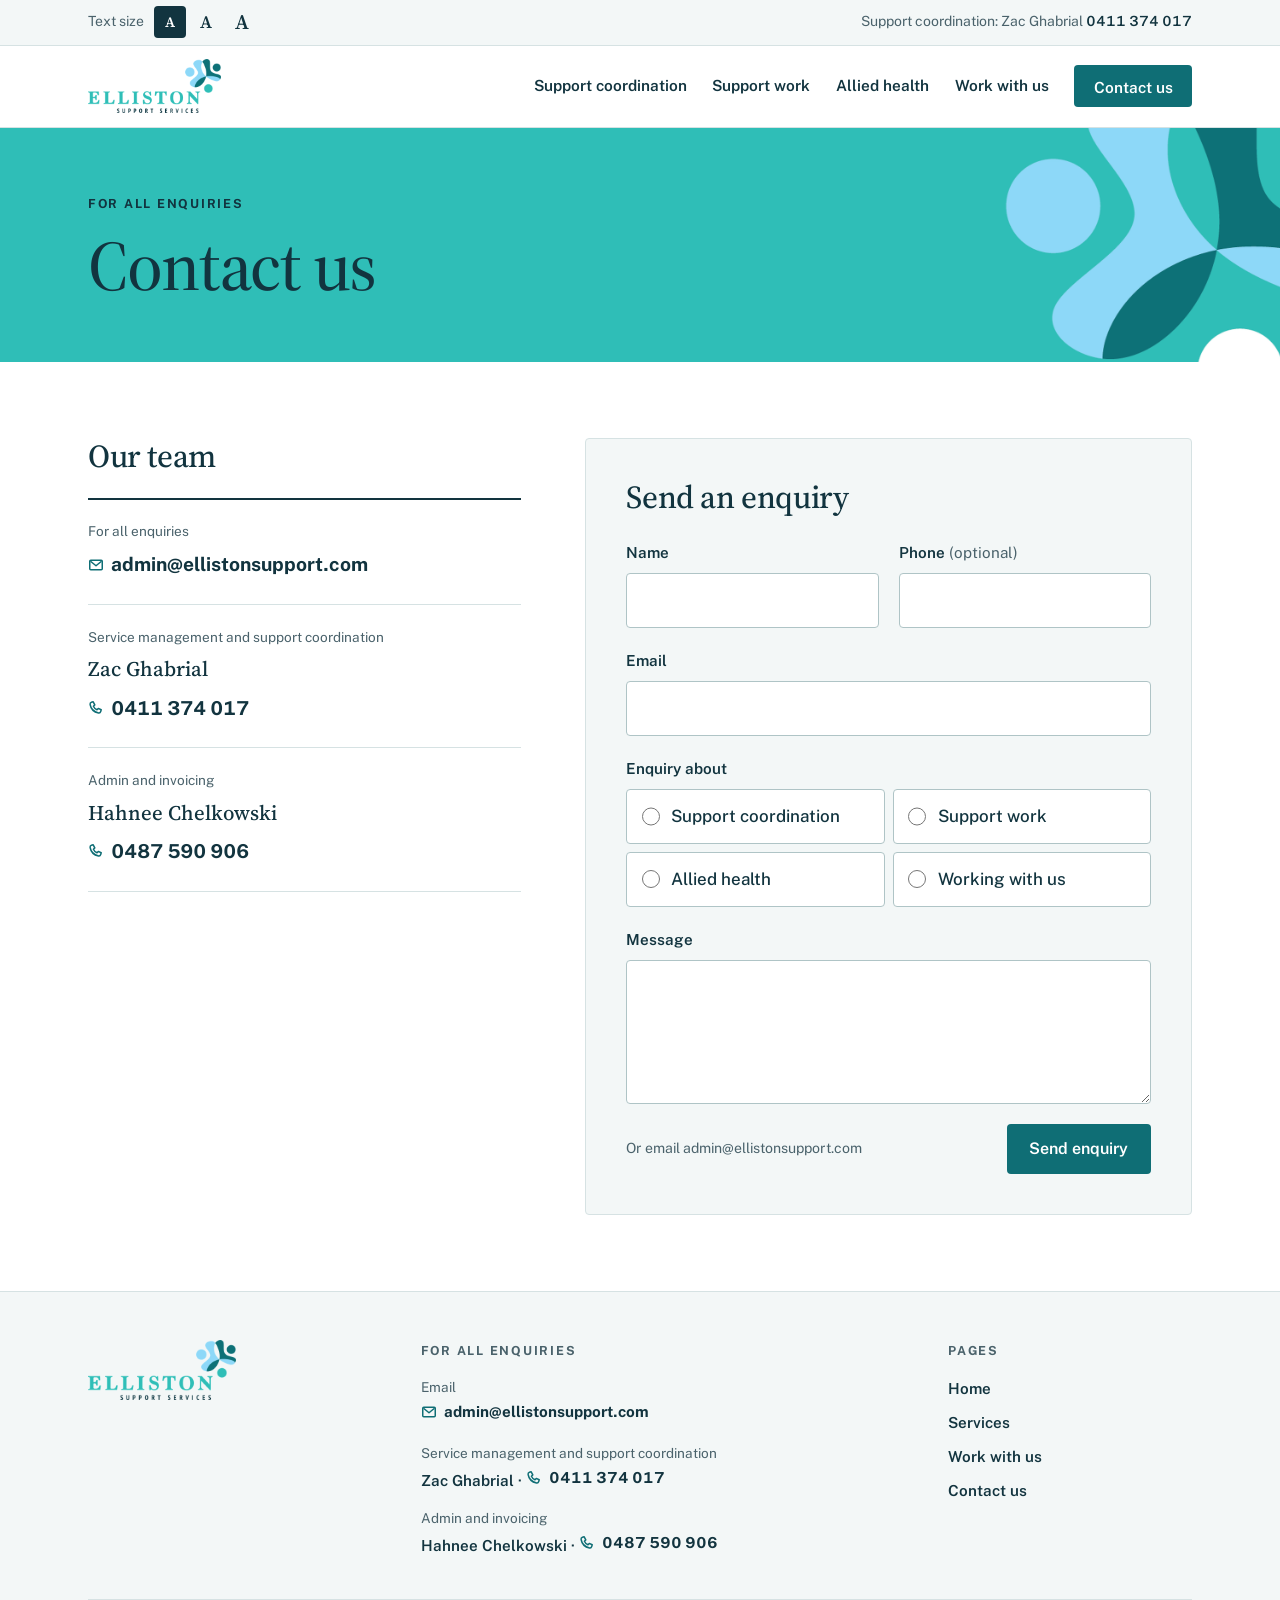
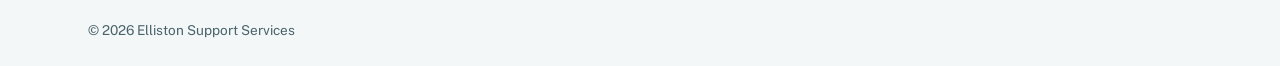
==== contact.html @ 01b8a673 "Elliston Support Services website Co-Authored-By: Claude Opus 5.5 <noreply@anthropic.com> Claude-Ses" ====
<!doctype html>
<html lang="en-AU">
<head>
<meta charset="utf-8">
<meta name="viewport" content="width=device-width, initial-scale=1, viewport-fit=cover">
<title>Contact Elliston Support Services</title>
<meta name="description" content="Contact Elliston Support Services: email, phone and enquiry form.">
<link rel="icon" type="image/png" href="favicon.png">
<link rel="preconnect" href="https://fonts.googleapis.com">
<link rel="preconnect" href="https://fonts.gstatic.com" crossorigin>
<link rel="stylesheet" href="https://fonts.googleapis.com/css2?family=Source+Serif+4:ital,opsz,wght@0,8..60,400;0,8..60,500;0,8..60,600;1,8..60,400&family=Public+Sans:wght@400;500;600;700&display=swap">
<link rel="stylesheet" href="styles.css">
</head>
<body>
<a class="skip" href="#main">Skip to main content</a>
<div class="util">
  <div class="wrap">
    <div class="textsize" role="group" aria-label="Text size">
      <span>Text size</span>
      <button type="button" data-size="" aria-pressed="true" aria-label="Standard text size">A</button>
      <button type="button" data-size="text-lg" aria-pressed="false" aria-label="Larger text">A</button>
      <button type="button" data-size="text-xl" aria-pressed="false" aria-label="Largest text">A</button>
    </div>
    <div>Support coordination: Zac Ghabrial <a class="util-tel" href="tel:+61411374017"><strong>0411 374 017</strong></a></div>
  </div>
</div>
<header class="site">
  <div class="wrap">
    <a class="brand" href="index.html"><img src="logo.png" alt="Elliston Support Services — home"></a>
    <button class="menu-btn" type="button" aria-expanded="false" aria-controls="mainnav">Menu</button>
    <nav class="main" id="mainnav" aria-label="Main">
      <a href="index.html#coordination">Support coordination</a>
      <a href="index.html#support-work">Support work</a>
      <a href="index.html#allied-health">Allied health</a>
      <a href="index.html#work-with-us">Work with us</a>
      <a class="btn btn-solid" href="contact.html" aria-current="page">Contact us</a>
    </nav>
  </div>
</header>
<main id="main">
  <section class="c-head">
    <img class="mark" src="mark-on-turq.png" alt="">
    <div class="wrap">
      <span class="kicker">For all enquiries</span>
      <h1>Contact us</h1>
    </div>
  </section>

  <section class="c-body wrap">
    <div class="c-grid">
      <div class="c-dir">
        <h2>Our team</h2>
        <ul>
          <li>
            <span class="role">For all enquiries</span>
            <a class="val-link" href="mailto:admin@ellistonsupport.com"><svg viewBox="0 0 16 16" fill="none" aria-hidden="true"><rect x="1.75" y="3.25" width="12.5" height="9.5" rx="1" stroke="currentColor" stroke-width="1.5"/><path d="m2.5 4.25 5.5 4.5 5.5-4.5" stroke="currentColor" stroke-width="1.5" stroke-linejoin="round"/></svg>admin@ellistonsupport.com</a>
          </li>
          <li>
            <span class="role">Service management and support coordination</span>
            <span class="name">Zac Ghabrial</span>
            <a class="val-link" href="tel:+61411374017"><svg viewBox="0 0 16 16" fill="none" aria-hidden="true"><path d="M5.2 1.8 3.4 2.3c-.9.3-1.5 1.2-1.3 2.2.8 4.3 4.1 7.6 8.4 8.4 1 .2 1.9-.4 2.2-1.3l.5-1.8-2.9-1.4-1.3 1.4c-1.6-.7-2.9-2-3.6-3.6l1.4-1.3L5.2 1.8Z" stroke="currentColor" stroke-width="1.5" stroke-linejoin="round"/></svg>0411 374 017</a>
          </li>
          <li>
            <span class="role">Admin and invoicing</span>
            <span class="name">Hahnee Chelkowski</span>
            <a class="val-link" href="tel:+61487590906"><svg viewBox="0 0 16 16" fill="none" aria-hidden="true"><path d="M5.2 1.8 3.4 2.3c-.9.3-1.5 1.2-1.3 2.2.8 4.3 4.1 7.6 8.4 8.4 1 .2 1.9-.4 2.2-1.3l.5-1.8-2.9-1.4-1.3 1.4c-1.6-.7-2.9-2-3.6-3.6l1.4-1.3L5.2 1.8Z" stroke="currentColor" stroke-width="1.5" stroke-linejoin="round"/></svg>0487 590 906</a>
          </li>
        </ul>
      </div>

      <div class="c-form">
        <h2>Send an enquiry</h2>
        <form id="enquiry" name="enquiry" method="POST" action="/" data-netlify="true" netlify-honeypot="company" novalidate>
          <input type="hidden" name="form-name" value="enquiry">
          <p class="hp"><label for="f-company">Leave this empty</label><input id="f-company" name="company" type="text" tabindex="-1" autocomplete="off"></p>
          <div class="pair">
            <div class="field"><label for="f-name">Name</label><input id="f-name" name="name" type="text" autocomplete="name" required></div>
            <div class="field"><label for="f-phone">Phone <span class="opt">(optional)</span></label><input id="f-phone" name="phone" type="tel" autocomplete="tel"></div>
          </div>
          <div class="field"><label for="f-email">Email</label><input id="f-email" name="email" type="email" autocomplete="email" required></div>
          <fieldset class="field">
            <legend>Enquiry about</legend>
            <div class="radios">
              <label class="radio"><input type="radio" name="topic" id="tp1" value="Support coordination" data-slug="support-coordination">Support coordination</label>
              <label class="radio"><input type="radio" name="topic" id="tp2" value="Support work" data-slug="support-work">Support work</label>
              <label class="radio"><input type="radio" name="topic" id="tp3" value="Allied health" data-slug="allied-health">Allied health</label>
              <label class="radio"><input type="radio" name="topic" id="tp4" value="Working with us" data-slug="working-with-us">Working with us</label>
            </div>
          </fieldset>
          <div class="field"><label for="f-msg">Message</label><textarea id="f-msg" name="message" required></textarea></div>
          <p class="err" id="f-err" role="alert" hidden>Please enter your name, a valid email address and a message.</p>
          <div class="submit-row">
            <small>Or email admin@ellistonsupport.com</small>
            <button class="btn btn-solid" id="f-submit" type="submit">Send enquiry</button>
          </div>
        </form>
        <div class="note" id="f-sent" hidden role="status" tabindex="-1">
          <h3>Thank you, <span class="d-name"></span>. Your enquiry has been sent.</h3>
          <p>We’ll be in touch soon. If it’s urgent, call Zac on 0411 374 017.</p>
        </div>
        <div class="note" id="f-mail" hidden role="status" tabindex="-1">
          <h3>Almost done, <span class="d-name"></span>.</h3>
          <p>Your email app should have opened with your enquiry ready to send. If it didn’t, email admin@ellistonsupport.com or call Zac on 0411 374 017.</p>
        </div>
      </div>
    </div>
  </section>
</main>
<footer class="site">
  <div class="wrap">
    <div class="foot">
      <div><a href="index.html"><img src="logo.png" alt="Elliston Support Services — home"></a></div>
      <div>
        <h3>For all enquiries</h3>
        <dl>
          <div><dt>Email</dt><dd><a class="val-link" href="mailto:admin@ellistonsupport.com"><svg viewBox="0 0 16 16" fill="none" aria-hidden="true"><rect x="1.75" y="3.25" width="12.5" height="9.5" rx="1" stroke="currentColor" stroke-width="1.5"/><path d="m2.5 4.25 5.5 4.5 5.5-4.5" stroke="currentColor" stroke-width="1.5" stroke-linejoin="round"/></svg>admin@ellistonsupport.com</a></dd></div>
          <div><dt>Service management and support coordination</dt><dd>Zac Ghabrial · <a class="val-link" href="tel:+61411374017"><svg viewBox="0 0 16 16" fill="none" aria-hidden="true"><path d="M5.2 1.8 3.4 2.3c-.9.3-1.5 1.2-1.3 2.2.8 4.3 4.1 7.6 8.4 8.4 1 .2 1.9-.4 2.2-1.3l.5-1.8-2.9-1.4-1.3 1.4c-1.6-.7-2.9-2-3.6-3.6l1.4-1.3L5.2 1.8Z" stroke="currentColor" stroke-width="1.5" stroke-linejoin="round"/></svg>0411 374 017</a></dd></div>
          <div><dt>Admin and invoicing</dt><dd>Hahnee Chelkowski · <a class="val-link" href="tel:+61487590906"><svg viewBox="0 0 16 16" fill="none" aria-hidden="true"><path d="M5.2 1.8 3.4 2.3c-.9.3-1.5 1.2-1.3 2.2.8 4.3 4.1 7.6 8.4 8.4 1 .2 1.9-.4 2.2-1.3l.5-1.8-2.9-1.4-1.3 1.4c-1.6-.7-2.9-2-3.6-3.6l1.4-1.3L5.2 1.8Z" stroke="currentColor" stroke-width="1.5" stroke-linejoin="round"/></svg>0487 590 906</a></dd></div>
        </dl>
      </div>
      <nav aria-label="Footer">
        <h3>Pages</h3>
        <ul>
          <li><a href="index.html">Home</a></li>
          <li><a href="index.html#services">Services</a></li>
          <li><a href="index.html#work-with-us">Work with us</a></li>
          <li><a href="contact.html">Contact us</a></li>
        </ul>
      </nav>
    </div>
    <div class="base">© <span id="yr">2026</span> Elliston Support Services</div>
  </div>
</footer>
<script src="main.js"></script>
</body>
</html>
---- styles.css ----
/* Layout: one turquoise brand field up top, people-first contact directory overlapping it, then a printed-brochure rhythm — sticky heading column left, reading column right, hairline rules between. Job-seekers get their own navy band. Single light theme so the logo always reads. */
:root{
  --turq:#2FBEB7;     /* exact logo ground */
  --navy:#12343F;     /* logo "Support Services" */
  --teal:#0F6E75;     /* interactive, AA on white */
  --muted:#4A626B;
  --rule:#D6E2E3;
  --tint:#F3F7F7;
  --paper:#FFFFFF;
  --sky:#8FD8F8;
  --serif:"Source Serif 4", "Iowan Old Style", Georgia, serif;
  --sans:"Public Sans", system-ui, -apple-system, "Segoe UI", sans-serif;
  --r:4px;
  color-scheme:light;
}
html{font-size:100%;scroll-padding-top:100px;scroll-behavior:smooth}
html.text-lg{font-size:112.5%}
html.text-xl{font-size:125%}
*{box-sizing:border-box}
body{margin:0;background:var(--paper);color:var(--navy);font-family:var(--sans);font-size:1.0625rem;line-height:1.7;-webkit-font-smoothing:antialiased}
h1,h2,h3{font-family:var(--serif);font-weight:500;margin:0;text-wrap:balance;letter-spacing:-.012em;color:inherit}
p,ul{margin:0}
a{color:var(--teal);text-underline-offset:.2em}
:focus-visible{outline:3px solid var(--navy);outline-offset:3px}
.wrap{max-width:1200px;margin:0 auto;padding-inline:clamp(16px,4vw,48px)}
.kicker{font-family:var(--sans);font-size:.78rem;font-weight:700;letter-spacing:.14em;text-transform:uppercase;color:var(--teal)}
.skip{position:absolute;left:16px;top:-80px;background:var(--navy);color:#fff;padding:.7rem 1rem;z-index:50;font-weight:600;text-decoration:none}
.skip:focus{top:12px}

/* Utility bar */
.util{background:var(--tint);border-bottom:1px solid var(--rule);font-size:.875rem;color:var(--muted)}
.util .wrap{display:flex;justify-content:space-between;align-items:center;gap:.6rem 1.5rem;flex-wrap:wrap;padding-block:.4rem}
.util strong{color:var(--navy);font-weight:600;font-variant-numeric:tabular-nums}
.textsize{display:flex;align-items:center;gap:.25rem}
.textsize span{margin-right:.35rem}
.textsize button{font-family:var(--serif);font-weight:600;background:transparent;border:1px solid transparent;color:var(--navy);width:2rem;height:2rem;border-radius:var(--r);cursor:pointer;line-height:1}
.textsize button:nth-of-type(1){font-size:.9rem}.textsize button:nth-of-type(2){font-size:1.1rem}.textsize button:nth-of-type(3){font-size:1.3rem}
.textsize button:hover{border-color:var(--rule)}
.textsize button[aria-pressed="true"]{background:var(--navy);color:#fff}

/* Header */
header.site{position:sticky;top:env(safe-area-inset-top,0px);z-index:30;background:var(--paper);border-bottom:1px solid var(--rule)}
header.site .wrap{display:flex;align-items:center;justify-content:space-between;gap:1rem;padding-block:.85rem}
.brand img{display:block;height:54px;width:auto}
nav.main{display:flex;align-items:center;gap:1.6rem}
nav.main a{color:var(--navy);text-decoration:none;font-weight:600;font-size:.96rem;padding-block:.4rem;border-bottom:2px solid transparent}
nav.main a:hover,nav.main a[aria-current]{border-bottom-color:var(--turq)}
nav.main a.btn{border-bottom:0;padding:.7rem 1.15rem;color:#fff}
.menu-btn{display:none;font:inherit;font-weight:600;background:transparent;border:1px solid var(--navy);color:var(--navy);border-radius:var(--r);padding:.5rem .9rem;cursor:pointer}
@media (max-width:980px){
  .menu-btn{display:block}
  nav.main{display:none;position:absolute;left:0;right:0;top:100%;background:var(--paper);border-bottom:1px solid var(--rule);flex-direction:column;align-items:stretch;gap:0;padding:.4rem 16px 1rem}
  nav.main.open{display:flex}
  nav.main a{padding:.9rem 0;border-bottom:1px solid var(--rule)}
  nav.main a:hover,nav.main a[aria-current]{border-bottom-color:var(--rule);color:var(--teal)}
  nav.main a.btn{margin-top:.8rem;text-align:center;justify-content:center}
  .brand img{height:44px}
}

/* Buttons */
.btn{display:inline-flex;align-items:center;gap:.55rem;font-family:var(--sans);font-weight:600;font-size:1rem;line-height:1.2;text-decoration:none;border-radius:var(--r);padding:.9rem 1.35rem;border:1.5px solid transparent;cursor:pointer;transition:background-color .15s,color .15s,border-color .15s}
.btn svg{width:1rem;height:1rem;flex:none}
.btn-solid{background:var(--teal);color:#fff}
.btn-solid:hover{background:var(--navy)}
.btn-line{border-color:var(--navy);color:var(--navy);background:transparent}
.btn-line:hover{background:var(--navy);color:#fff}
.btn-navy{background:var(--navy);color:#fff}
.btn-navy:hover{background:#0A222A}

/* Hero */
.hero{background:var(--turq);position:relative;overflow:hidden}
.hero .wrap{position:relative;padding-block:clamp(2.75rem,5.5vw,4.5rem) clamp(5.5rem,8vw,6.5rem)}
.hero .hero-text{position:relative;z-index:1;max-width:41rem}
.hero .kicker{color:var(--navy)}
.hero h1{font-size:clamp(2.5rem,5.4vw,4.4rem);line-height:1;font-weight:500;color:var(--navy);margin-top:1.1rem;letter-spacing:-.025em}
.hero p.intro{margin-top:1.4rem;font-size:clamp(1.06rem,1.5vw,1.2rem);line-height:1.65;color:var(--navy);max-width:36rem}
.hero .actions{display:flex;flex-wrap:wrap;gap:.75rem;margin-top:1.8rem}
.hero .btn-line:hover{background:var(--navy);color:var(--turq)}
.hero-mark{position:absolute;right:max(-9rem,-12vw);top:50%;transform:translateY(-46%);width:clamp(18rem,38vw,34rem);height:auto;pointer-events:none}
@media (max-width:860px){.hero-mark{width:22rem;right:-8rem;top:auto;bottom:-4rem;transform:none;opacity:.55}}

/* Directory strip — the people, up front */
.directory{position:relative;z-index:2;margin-top:-4rem}
.directory .panel{background:var(--paper);border:1px solid var(--rule);border-radius:var(--r);display:grid;grid-template-columns:auto minmax(0,1.35fr) minmax(0,1fr) minmax(0,1fr)}
.directory .lead{padding:1.6rem 1.8rem;border-right:1px solid var(--rule);display:flex;flex-direction:column;justify-content:center;gap:.2rem;background:var(--navy);color:#fff;border-radius:var(--r) 0 0 var(--r)}
.directory .lead h2{font-size:1.45rem;line-height:1.15}
.directory .lead .kicker{color:var(--sky)}
.entry{padding:1.5rem 1.6rem;display:flex;flex-direction:column;gap:.2rem;min-width:0}
.entry + .entry{border-left:1px solid var(--rule)}
.entry .role{font-size:.82rem;color:var(--muted);line-height:1.4}
.entry .name{font-family:var(--serif);font-size:1.2rem;font-weight:500;line-height:1.3}
.entry .val{font-weight:700;font-size:1.06rem;font-variant-numeric:tabular-nums;overflow-wrap:anywhere;color:var(--navy)}
.val-link{display:inline-flex;align-items:center;gap:.45rem;color:var(--navy);text-decoration:none;font-weight:700;font-variant-numeric:tabular-nums;overflow-wrap:anywhere;padding-block:.15rem}
.val-link svg{width:1rem;height:1rem;flex:none;color:var(--teal)}
.val-link:hover{color:var(--teal);text-decoration:underline}
@media (max-width:980px){.directory .panel{grid-template-columns:1fr 1fr}.directory .lead{grid-column:1/-1;border-right:0;border-radius:var(--r) var(--r) 0 0}.entry + .entry{border-left:0}.entry{border-top:1px solid var(--rule)}.entry:nth-child(3){border-left:1px solid var(--rule)}.entry:nth-child(4){grid-column:1/-1}}
@media (max-width:560px){.directory .panel{grid-template-columns:1fr}.entry:nth-child(3){border-left:0}}

/* Services */
.svc-intro{padding-block:clamp(3rem,5vw,4rem) 0}
.svc-intro .row{display:grid;grid-template-columns:4fr 7fr;gap:clamp(2rem,5vw,5rem);align-items:end;padding-bottom:1.2rem;border-bottom:2px solid var(--navy)}
.svc-intro h2{font-size:clamp(2rem,3.6vw,2.9rem);line-height:1.08}
.svc-index{list-style:none;padding:0;display:flex;flex-wrap:wrap;gap:.4rem 2rem;justify-content:flex-end}
.svc-index a{font-weight:600;color:var(--navy);text-decoration:none;border-bottom:2px solid var(--turq);padding-bottom:.1rem}
.svc-index a:hover{color:var(--teal)}
@media (max-width:820px){.svc-intro .row{grid-template-columns:1fr}.svc-index{justify-content:flex-start}}

.svc{display:grid;grid-template-columns:4fr 7fr;gap:clamp(1.5rem,4vw,4rem);padding-block:clamp(2.25rem,4vw,3.25rem);border-bottom:1px solid var(--rule)}
.svc:last-child{border-bottom:0}
.svc .head{align-self:start;display:flex;flex-direction:column;gap:.9rem}
.svc .head h2{font-size:clamp(1.7rem,2.7vw,2.2rem);line-height:1.12}
.status{display:flex;align-items:center;gap:.6rem;font-size:.92rem;font-weight:600;color:var(--navy);padding:.7rem .9rem;background:var(--tint);border-left:3px solid var(--turq);align-self:flex-start}
.svc .head .btn{align-self:flex-start;margin-top:.4rem}
.svc .text{display:flex;flex-direction:column;gap:1rem;max-width:40rem;min-width:0}
.svc .text .lede{font-family:var(--serif);font-size:clamp(1.2rem,1.7vw,1.375rem);line-height:1.45;color:var(--navy)}
.svc .text p:not(.lede){color:#24434D}
.prof{list-style:none;padding:0;display:grid;grid-template-columns:1fr 1fr;column-gap:2rem;border-top:1px solid var(--navy);margin-block:.3rem .5rem}
.prof li{font-family:var(--serif);font-size:1.15rem;padding:.8rem 0;border-bottom:1px solid var(--rule);display:flex;align-items:center;gap:.75rem}
.prof li::before{content:"";width:.45rem;height:.45rem;background:var(--turq);flex:none}
@media (max-width:520px){.prof{grid-template-columns:1fr}}
.signoff{font-family:var(--serif);font-style:italic;font-size:1.2rem;color:var(--teal)}
@media (max-width:820px){.svc{grid-template-columns:1fr}.svc .head{position:static}}

/* Careers band */
.careers{background:var(--navy);color:#E6EFF0;margin-top:clamp(1rem,3vw,2rem)}
.careers .svc{border:0;padding-block:clamp(3rem,5vw,4rem)}
.careers .kicker{color:var(--turq)}
.careers h2{color:#fff}
.careers .svc .text .lede{color:#fff}
.careers .svc .text p:not(.lede){color:#C9D9DC}
.careers .btn{background:var(--turq);color:var(--navy)}
.careers .btn:hover{background:#fff}

/* Closing */
.closing{padding-block:clamp(3rem,5vw,4rem)}
.closing .row{display:grid;grid-template-columns:1fr auto;gap:2.5rem;align-items:center}
.closing blockquote{margin:0;font-family:var(--serif);font-size:clamp(1.55rem,2.8vw,2.2rem);line-height:1.22;letter-spacing:-.015em;max-width:30ch;text-wrap:balance}
.closing .actions{display:flex;flex-direction:column;gap:.7rem;align-items:flex-start}
.closing .phone{font-size:.92rem;color:var(--muted)}
.closing .phone strong{color:var(--navy);font-variant-numeric:tabular-nums}
@media (max-width:820px){.closing .row{grid-template-columns:1fr}}

/* Footer */
footer.site{background:var(--tint);border-top:1px solid var(--rule);font-size:.95rem}
footer.site .wrap{padding-block:3rem 1.5rem}
.foot{display:grid;grid-template-columns:1.2fr 2fr 1fr;gap:2.5rem}
.foot img{height:60px;width:auto;display:block}
.foot h3{font-family:var(--sans);font-size:.78rem;font-weight:700;letter-spacing:.14em;text-transform:uppercase;color:var(--muted);margin-bottom:.9rem}
.foot dl{margin:0;display:grid;gap:.85rem}
.foot dt{font-size:.85rem;color:var(--muted)}
.foot dd{margin:0;font-weight:600;font-variant-numeric:tabular-nums;overflow-wrap:anywhere}
.foot nav ul{list-style:none;padding:0;display:grid;gap:.5rem}
.foot nav a{color:var(--navy);text-decoration:none;font-weight:600}
.foot nav a:hover{color:var(--teal);text-decoration:underline}
.base{margin-top:2.5rem;padding-top:1.2rem;border-top:1px solid var(--rule);font-size:.85rem;color:var(--muted)}
@media (max-width:860px){.foot{grid-template-columns:1fr}}

/* Contact page */
.c-head{background:var(--turq);position:relative;overflow:hidden}
.c-head .wrap{padding-block:clamp(2.5rem,5vw,3.75rem);position:relative}
.c-head .kicker{color:var(--navy)}
.c-head h1{font-size:clamp(2.6rem,5.6vw,4.4rem);line-height:1;letter-spacing:-.025em;margin-top:.9rem;position:relative;z-index:1}
.c-head .mark{position:absolute;right:-6rem;top:50%;transform:translateY(-50%);width:clamp(14rem,30vw,24rem);height:auto}
@media (max-width:700px){.c-head .mark{width:13rem;right:-5rem;opacity:.6}}
.c-body{padding-block:clamp(3rem,6vw,5rem)}
.c-grid{display:grid;grid-template-columns:5fr 7fr;gap:clamp(2rem,5vw,5rem);align-items:start}
@media (max-width:900px){.c-grid{grid-template-columns:1fr}}
.c-dir h2,.c-form h2{font-size:clamp(1.6rem,2.6vw,2rem);line-height:1.15}
.c-dir ul{list-style:none;padding:0;margin-top:1.4rem;border-top:2px solid var(--navy)}
.c-dir li{padding:1.3rem 0;border-bottom:1px solid var(--rule);display:grid;gap:.15rem}
.c-dir .role{font-size:.85rem;color:var(--muted)}
.c-dir .name{font-family:var(--serif);font-size:1.3rem;font-weight:500}
.c-dir .val-link{font-size:1.2rem}
.c-form{background:var(--tint);border:1px solid var(--rule);border-radius:var(--r);padding:clamp(1.5rem,4vw,2.5rem)}
form{display:grid;gap:1.25rem;margin-top:1.5rem}
.pair{display:grid;grid-template-columns:1fr 1fr;gap:1.25rem}
@media (max-width:560px){.pair{grid-template-columns:1fr}}
.field{display:grid;gap:.45rem;min-width:0}
.field>label,legend{font-weight:600;font-size:.95rem;padding:0}
.opt{font-weight:400;color:var(--muted)}
input[type=text],input[type=email],input[type=tel],textarea{font:inherit;font-size:1rem;color:var(--navy);background:var(--paper);border:1.5px solid #AFC4C6;border-radius:var(--r);padding:.8rem .9rem;width:100%;min-height:3rem}
input:focus,textarea:focus{outline:none;border-color:var(--teal);box-shadow:0 0 0 3px rgba(47,190,183,.35)}
textarea{min-height:9rem;resize:vertical}
fieldset{border:0;margin:0;padding:0;min-width:0}
.radios{display:grid;grid-template-columns:1fr 1fr;gap:.5rem;margin-top:.45rem}
@media (max-width:560px){.radios{grid-template-columns:1fr}}
.radio{display:flex;align-items:center;gap:.7rem;background:var(--paper);border:1.5px solid #AFC4C6;border-radius:var(--r);padding:.75rem .9rem;cursor:pointer;font-weight:500}
.radio input{width:1.15rem;height:1.15rem;margin:0;accent-color:var(--teal);flex:none}
.radio:has(input:checked){border-color:var(--teal);box-shadow:inset 0 0 0 1px var(--teal)}
.err{color:#A3281F;font-weight:600;font-size:.92rem}
.submit-row{display:flex;justify-content:space-between;align-items:center;gap:1rem;flex-wrap:wrap}
.submit-row small{color:var(--muted);font-size:.88rem}
.done{margin-top:1.5rem;background:var(--paper);border-left:3px solid var(--turq);padding:1.2rem 1.4rem}
.done h3{font-size:1.35rem}
.done p{margin-top:.35rem;color:var(--muted)}

@media (prefers-reduced-motion:reduce){*{transition:none!important;scroll-behavior:auto!important}}

/* Form status + misc */
.note{margin-top:1.2rem;background:var(--paper);border-left:3px solid var(--turq);padding:1rem 1.2rem}
.note h3{font-size:1.25rem}
.note p{margin-top:.3rem;color:var(--muted)}
.hp{position:absolute;left:-9999px;width:1px;height:1px;overflow:hidden}
.btn[disabled]{opacity:.6;cursor:progress}
.c-dir .hint{margin-top:1.2rem;color:var(--muted);font-size:.95rem}
.util-tel{color:var(--navy);text-decoration:none}.util-tel:hover{text-decoration:underline}
.foot dd .val-link{padding:0}
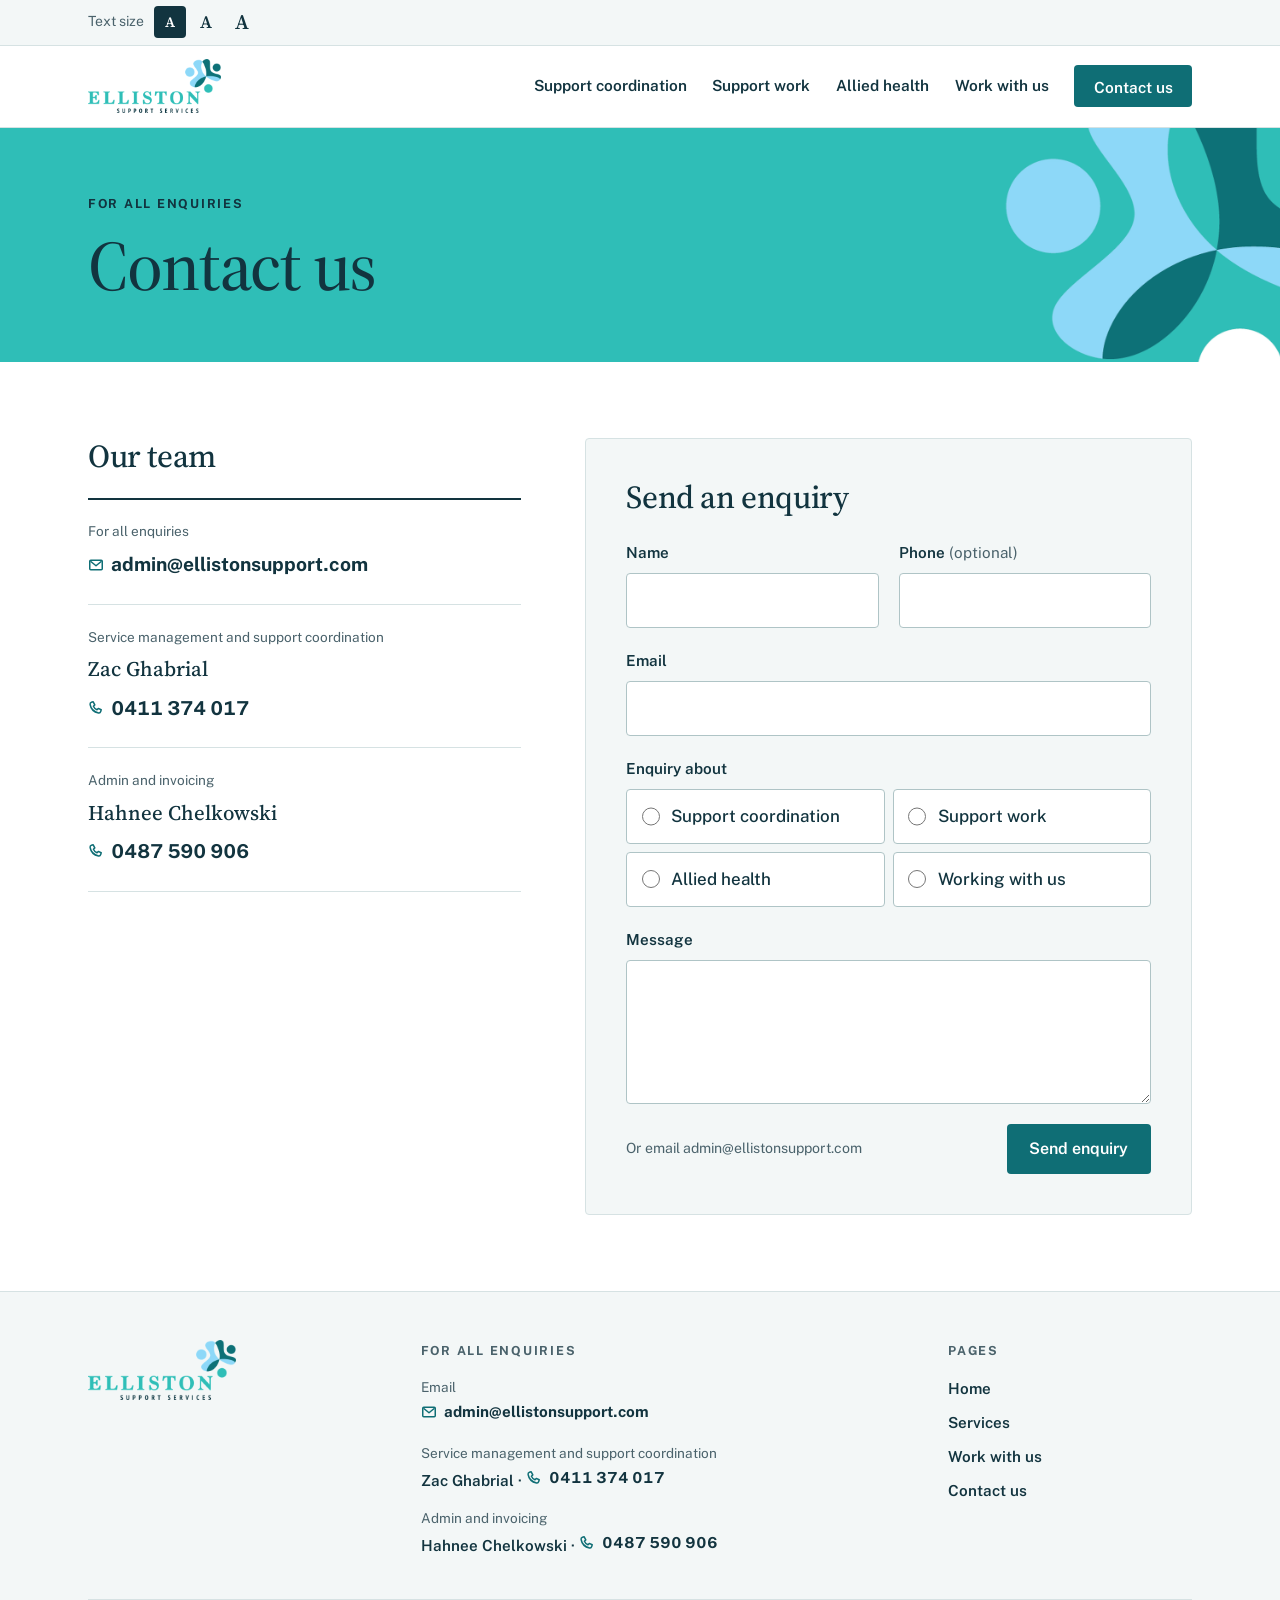
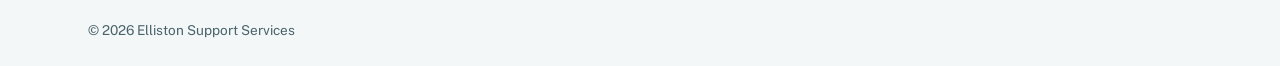
==== commit 4efbd762: "Apply Zac's changes: remove extra contact details, update wording and allied health list Co-Authored" ====
--- a/contact.html
+++ b/contact.html
@@ -21,7 +21,6 @@
       <button type="button" data-size="text-lg" aria-pressed="false" aria-label="Larger text">A</button>
       <button type="button" data-size="text-xl" aria-pressed="false" aria-label="Largest text">A</button>
     </div>
-    <div>Support coordination: Zac Ghabrial <a class="util-tel" href="tel:+61411374017"><strong>0411 374 017</strong></a></div>
   </div>
 </div>
 <header class="site">
--- a/styles.css
+++ b/styles.css
@@ -70,7 +70,7 @@
 
 /* Hero */
 .hero{background:var(--turq);position:relative;overflow:hidden}
-.hero .wrap{position:relative;padding-block:clamp(2.75rem,5.5vw,4.5rem) clamp(5.5rem,8vw,6.5rem)}
+.hero .wrap{position:relative;padding-block:clamp(2.75rem,5.5vw,4.5rem)}
 .hero .hero-text{position:relative;z-index:1;max-width:41rem}
 .hero .kicker{color:var(--navy)}
 .hero h1{font-size:clamp(2.5rem,5.4vw,4.4rem);line-height:1;font-weight:500;color:var(--navy);margin-top:1.1rem;letter-spacing:-.025em}
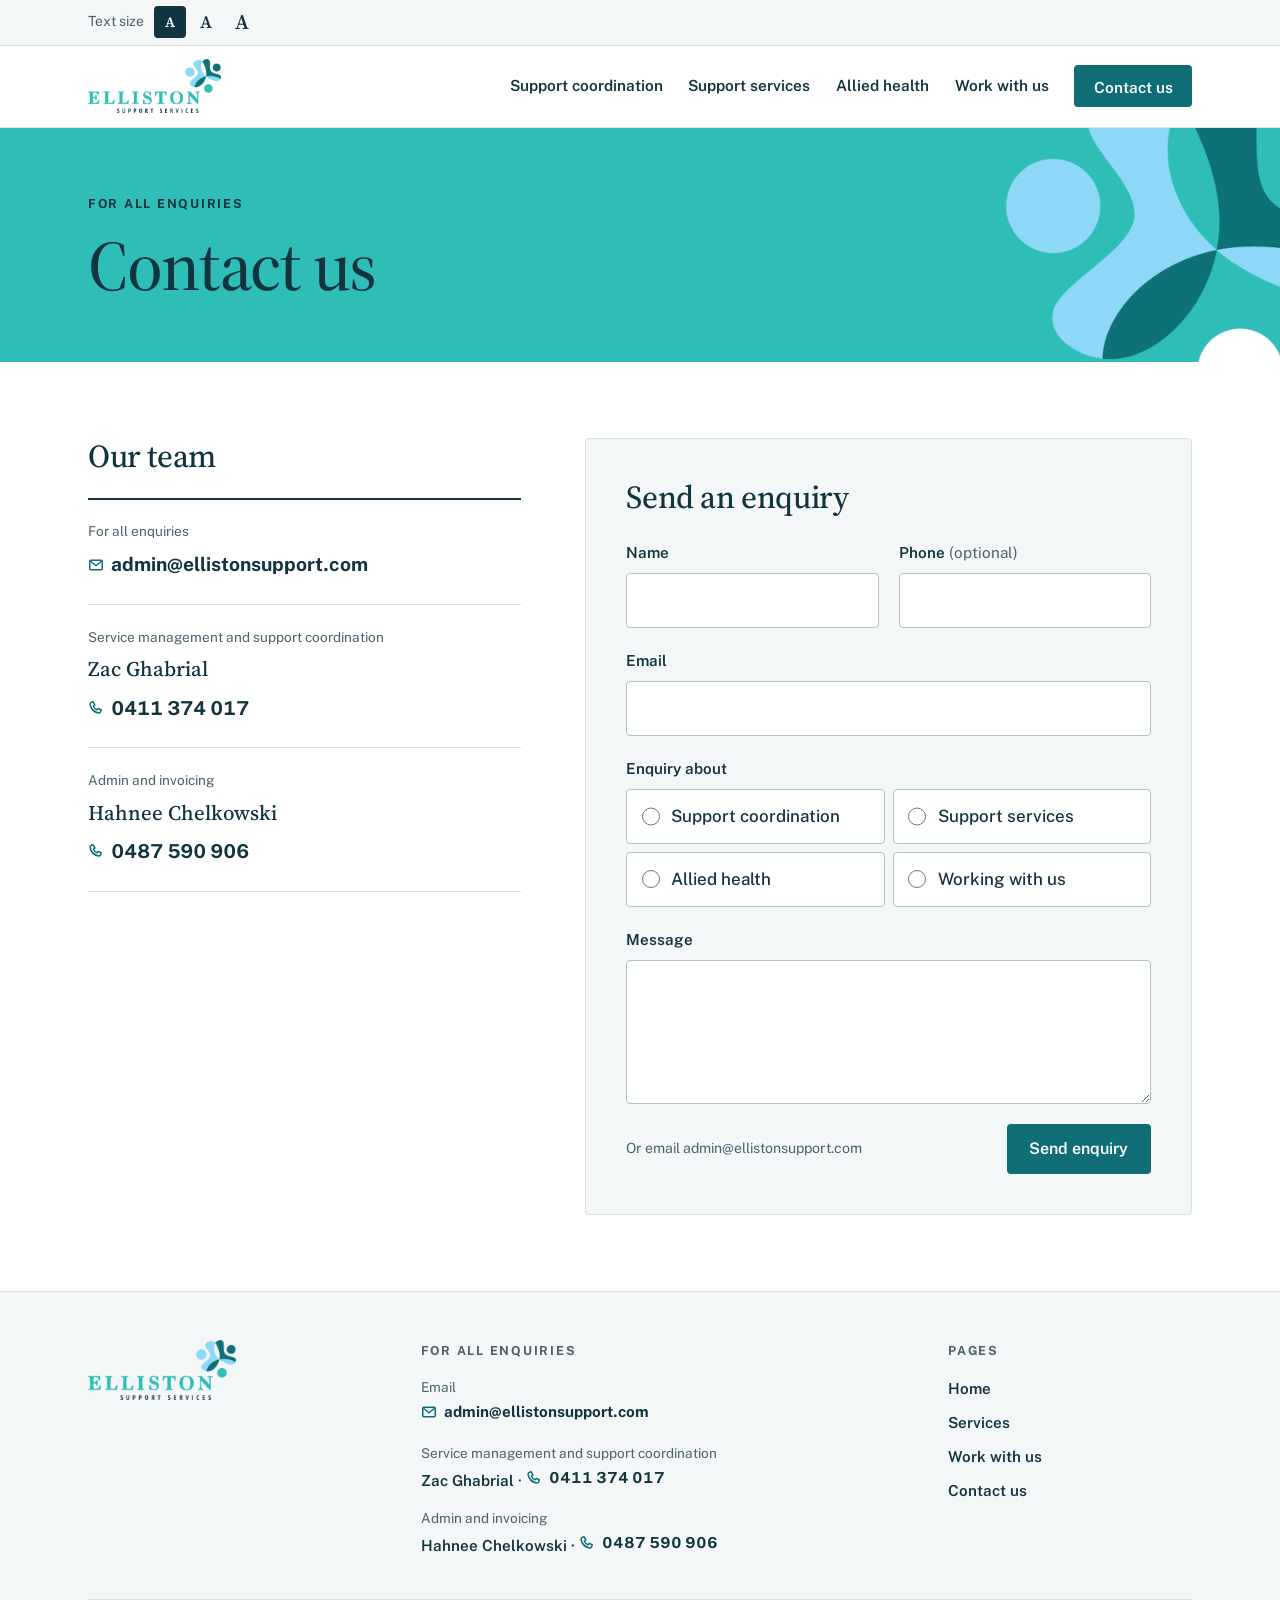
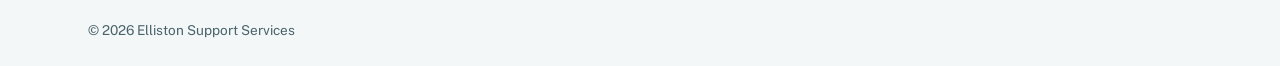
==== commit 5660c778: "Apply Zac's 11 Oct updates: rename Support work, new supports list - "Support work" is now "Support " ====
--- a/contact.html
+++ b/contact.html
@@ -29,7 +29,7 @@
     <button class="menu-btn" type="button" aria-expanded="false" aria-controls="mainnav">Menu</button>
     <nav class="main" id="mainnav" aria-label="Main">
       <a href="index.html#coordination">Support coordination</a>
-      <a href="index.html#support-work">Support work</a>
+      <a href="index.html#support-work">Support services</a>
       <a href="index.html#allied-health">Allied health</a>
       <a href="index.html#work-with-us">Work with us</a>
       <a class="btn btn-solid" href="contact.html" aria-current="page">Contact us</a>
@@ -81,7 +81,7 @@
             <legend>Enquiry about</legend>
             <div class="radios">
               <label class="radio"><input type="radio" name="topic" id="tp1" value="Support coordination" data-slug="support-coordination">Support coordination</label>
-              <label class="radio"><input type="radio" name="topic" id="tp2" value="Support work" data-slug="support-work">Support work</label>
+              <label class="radio"><input type="radio" name="topic" id="tp2" value="Support services" data-slug="support-work">Support services</label>
               <label class="radio"><input type="radio" name="topic" id="tp3" value="Allied health" data-slug="allied-health">Allied health</label>
               <label class="radio"><input type="radio" name="topic" id="tp4" value="Working with us" data-slug="working-with-us">Working with us</label>
             </div>
--- a/styles.css
+++ b/styles.css
@@ -119,6 +119,9 @@
 .prof li{font-family:var(--serif);font-size:1.15rem;padding:.8rem 0;border-bottom:1px solid var(--rule);display:flex;align-items:center;gap:.75rem}
 .prof li::before{content:"";width:.45rem;height:.45rem;background:var(--turq);flex:none}
 @media (max-width:520px){.prof{grid-template-columns:1fr}}
+.prof.one{grid-template-columns:1fr}
+.prof.one li{align-items:flex-start;line-height:1.45}
+.prof.one li::before{margin-top:.5em}
 .signoff{font-family:var(--serif);font-style:italic;font-size:1.2rem;color:var(--teal)}
 @media (max-width:820px){.svc{grid-template-columns:1fr}.svc .head{position:static}}
 
